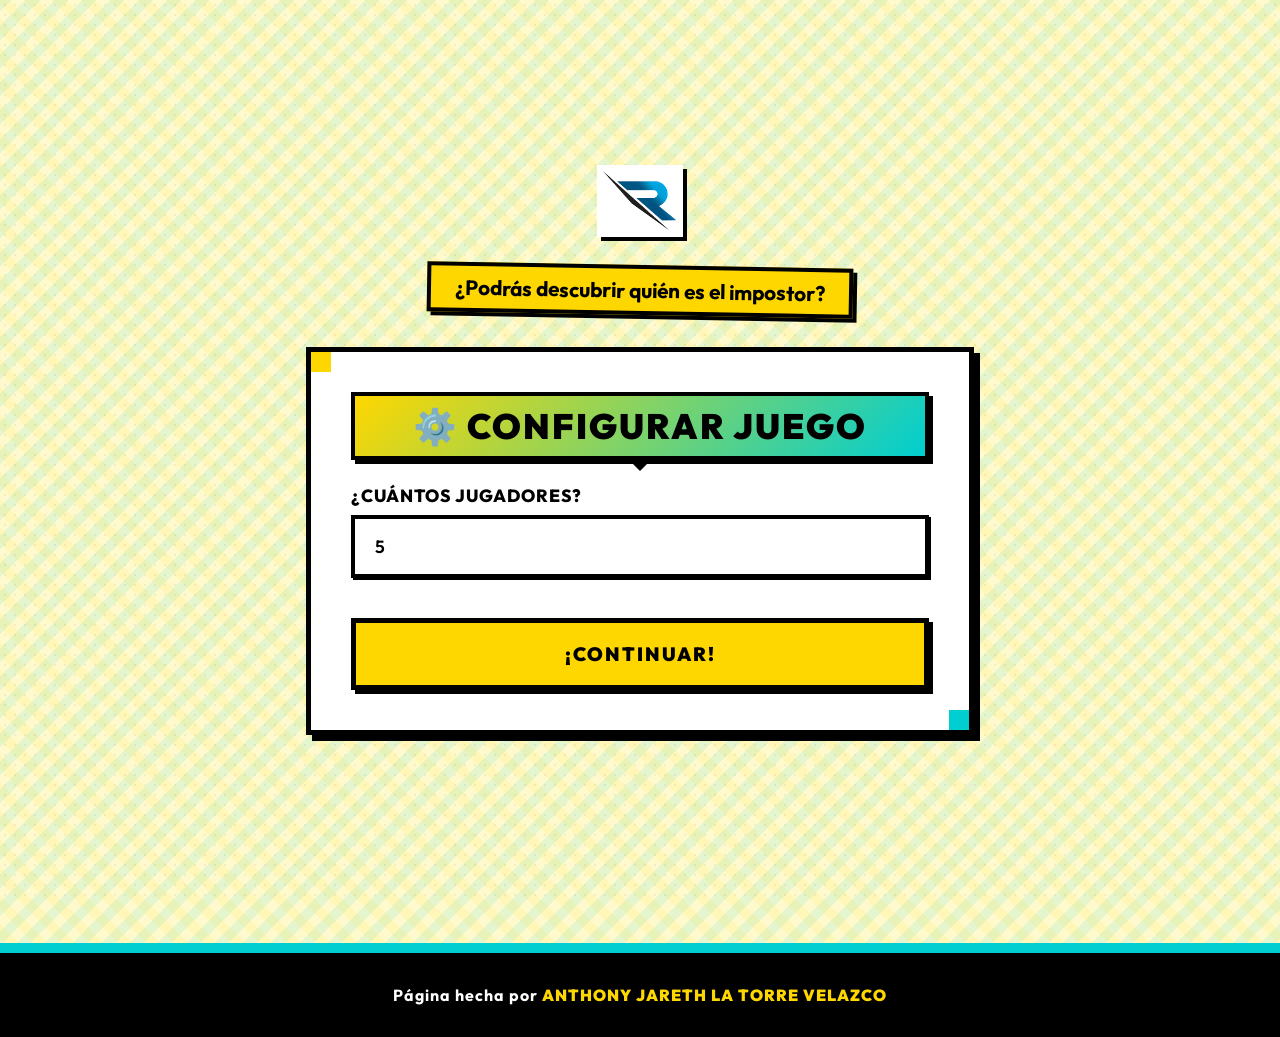
==== no/index.html @ 2d46b9f5 "Agregando los datos del juego" ====
<!DOCTYPE html>
<html lang="es">

<head>
    <meta charset="UTF-8">
    <meta name="viewport" content="width=device-width, initial-scale=1.0">
    <title>El Impostor - Juego de Detectives</title>
    <meta name="description" content="Juego del impostor - Descubre quién es el impostor entre tus amigos">
    <link rel="preconnect" href="https://fonts.googleapis.com">
    <link rel="preconnect" href="https://fonts.gstatic.com" crossorigin>
    <link href="https://fonts.googleapis.com/css2?family=Outfit:wght@300;400;600;700;800;900&display=swap"
        rel="stylesheet">
    <link rel="stylesheet" href="style.css">
</head>

<body>
    <div class="container">
        <header class="game-header">
            <div class="logo-container">
                <img src="img/logo2.png" alt="El Impostor Logo" class="logo-img">
            </div>
            <p class="game-subtitle">¿Podrás descubrir quién es el impostor?</p>
        </header>

        <!-- Fase 1: Configuración del juego -->
        <section id="setup-phase" class="game-phase active">
            <div class="card glass-card">
                <h2>⚙️ Configurar Juego</h2>

                <div class="form-group">
                    <label for="player-count">¿Cuántos jugadores?</label>
                    <input type="text" id="player-count" value="5" class="input-field"
                        placeholder="Número de jugadores">
                </div>

                <div id="custom-word-group" class="form-group hidden">
                    <label for="custom-word">Palabra o Tema Personalizado</label>
                    <input type="text" id="custom-word" class="input-field" placeholder="Ej: Toy Story, Pizza, etc.">
                    <p class="helper-text">💡 Modo personalizado activado</p>
                </div>

                <div id="custom-player-count-group" class="form-group hidden">
                    <label for="custom-player-count">Número de Jugadores</label>
                    <input type="number" id="custom-player-count" min="3" max="10" value="5" class="input-field">
                </div>

                <button id="set-players-btn" class="btn btn-primary">¡Continuar!</button>
            </div>
        </section>

        <!-- Fase 2: Selección de Categorías -->
        <section id="category-phase" class="game-phase">
            <div class="card glass-card">
                <h2>🎯 Selecciona las Categorías</h2>
                <p class="instruction-text">Elige los temas de palabras con los que quieres jugar</p>

                <div class="category-controls">
                    <button id="select-all-btn" class="btn btn-secondary btn-small">✓ Seleccionar Todas</button>
                    <button id="deselect-all-btn" class="btn btn-secondary btn-small">✗ Deseleccionar Todas</button>
                </div>

                <div id="categories-container" class="categories-grid">
                    <!-- Categories will be generated dynamically -->
                </div>

                <button id="confirm-categories-btn" class="btn btn-primary" disabled>¡Continuar!</button>
            </div>
        </section>

        <!-- Fase 3: Ingreso de nombres -->
        <section id="names-phase" class="game-phase">
            <div class="card glass-card">
                <h2>👥 Nombres de Jugadores</h2>
                <div id="player-names-container" class="names-container"></div>
                <button id="start-game-btn" class="btn btn-primary">¡Iniciar Juego!</button>
            </div>
        </section>

        <!-- Fase 4: Revelación de roles -->
        <section id="reveal-phase" class="game-phase">
            <div class="card glass-card reveal-card">
                <div id="reveal-waiting" class="reveal-waiting">
                    <h2>🎭 Turno de <span id="current-player-name" class="highlight-text"></span></h2>
                    <p class="instruction-text">Pasa el dispositivo a este jugador y haz clic en el botón</p>
                    <button id="reveal-role-btn" class="btn btn-primary btn-large">👀 Ver Mi Rol</button>
                </div>

                <div id="reveal-content" class="reveal-content hidden">
                    <div id="role-display" class="role-display">
                        <!-- Contenido dinámico del rol -->
                    </div>
                    <button id="next-player-btn" class="btn btn-secondary">➡️ Siguiente Participante</button>
                </div>
            </div>
        </section>

        <!-- Fase 5: Votación -->
        <section id="voting-phase" class="game-phase">
            <div class="card glass-card">
                <h2>🗳️ ¿Quién es el Impostor?</h2>
                <p class="instruction-text">Cada jugador debe votar por quien cree que es el impostor</p>

                <div id="voting-container" class="voting-container">
                    <!-- Botones de votación generados dinámicamente -->
                </div>

                <div class="vote-counter">
                    <p>Votos registrados: <span id="vote-count">0</span> / <span id="total-votes">0</span></p>
                </div>

                <button id="finish-voting-btn" class="btn btn-primary" disabled>🎯 Ver Resultados</button>
            </div>
        </section>

        <!-- Fase 6: Resultados -->
        <section id="results-phase" class="game-phase">
            <div class="card glass-card results-card">
                <div id="results-content">
                    <!-- Contenido dinámico de resultados -->
                </div>
                <div class="results-actions">
                    <button id="new-vote-btn" class="btn btn-secondary">🔄 Nueva Votación</button>
                    <button id="play-again-btn" class="btn btn-primary">🔁 Jugar de Nuevo</button>
                    <button id="restart-game-btn" class="btn btn-secondary">🎮 Nuevo Juego</button>
                </div>
            </div>
        </section>
    </div>

    <footer class="game-footer">
        <p class="footer-text">
            Página hecha por <span class="footer-author">Anthony Jareth La Torre Velazco</span>
        </p>
    </footer>

    <script src="wordCategories.js"></script>
    <script src="game.js"></script>
</body>

</html>
---- no/style.css ----
:root {
    /* Comic Color Palette */
    --comic-yellow: #FFD700;
    --comic-yellow-dark: #FFA500;
    --comic-cyan: #00CED1;
    --comic-cyan-dark: #008B8B;
    --comic-white: #FFFFFF;
    --comic-black: #000000;
    --comic-gray: #F5F5F5;

    /* Background Colors */
    --bg-main: #FFFACD;
    --bg-card: #FFFFFF;
    --bg-cyan: #E0FFFF;

    /* Text Colors */
    --text-primary: #000000;
    --text-secondary: #333333;

    /* Comic Effects */
    --shadow-comic: 4px 4px 0px rgba(0, 0, 0, 1);
    --shadow-comic-sm: 2px 2px 0px rgba(0, 0, 0, 1);
    --shadow-comic-lg: 6px 6px 0px rgba(0, 0, 0, 1);

    /* Transitions */
    --transition-fast: 0.2s ease;
    --transition-normal: 0.3s ease;
}

* {
    margin: 0;
    padding: 0;
    box-sizing: border-box;
}

body {
    font-family: 'Outfit', 'Comic Sans MS', cursive, sans-serif;
    background: var(--bg-main);
    background-image:
        repeating-linear-gradient(45deg, transparent, transparent 10px, rgba(255, 215, 0, 0.1) 10px, rgba(255, 215, 0, 0.1) 20px),
        repeating-linear-gradient(-45deg, transparent, transparent 10px, rgba(0, 206, 209, 0.1) 10px, rgba(0, 206, 209, 0.1) 20px);
    color: var(--text-primary);
    min-height: 100vh;
    overflow-x: hidden;
    position: relative;
}

/* Halftone Pattern Background */
body::before {
    content: '';
    position: fixed;
    top: 0;
    left: 0;
    width: 100%;
    height: 100%;
    background-image: radial-gradient(circle, rgba(0, 0, 0, 0.05) 1px, transparent 1px);
    background-size: 10px 10px;
    pointer-events: none;
    z-index: 0;
}

/* Container */
.container {
    max-width: 700px;
    margin: 0 auto;
    padding: 2rem 1rem;
    min-height: 100vh;
    display: flex;
    flex-direction: column;
    align-items: center;
    justify-content: center;
    position: relative;
    z-index: 1;
}

/* Header */
.game-header {
    text-align: center;
    margin-bottom: 2rem;
    animation: bounceIn 0.8s ease;
}

.logo-container {
    margin-bottom: 1.5rem;
    animation: float 3s ease-in-out infinite;
}

.logo-img {
    max-width: 200px;
    width: 20%;
    height: auto;
    filter: drop-shadow(var(--shadow-comic));
}

@keyframes float {

    0%,
    100% {
        transform: translateY(0px);
    }

    50% {
        transform: translateY(-10px);
    }
}

.game-title {
    font-size: 3.5rem;
    font-weight: 900;
    color: var(--comic-black);
    text-transform: uppercase;
    letter-spacing: 3px;
    text-shadow:
        3px 3px 0px var(--comic-yellow),
        6px 6px 0px var(--comic-cyan);
    margin-bottom: 0.5rem;
    transform: rotate(-2deg);
}

.title-icon {
    font-size: 3rem;
    display: inline-block;
    animation: wiggle 1s ease-in-out infinite;
}

@keyframes wiggle {

    0%,
    100% {
        transform: rotate(-5deg);
    }

    50% {
        transform: rotate(5deg);
    }
}

.game-subtitle {
    font-size: 1.3rem;
    color: var(--text-primary);
    font-weight: 700;
    background: var(--comic-yellow);
    display: inline-block;
    padding: 0.5rem 1.5rem;
    border: 4px solid var(--comic-black);
    box-shadow: var(--shadow-comic);
    transform: rotate(1deg);
}

/* Cards - Comic Style */
.card {
    width: 100%;
    padding: 2.5rem;
    border-radius: 0;
    animation: slideIn 0.6s ease;
    position: relative;
}

@keyframes slideIn {
    from {
        opacity: 0;
        transform: translateY(30px) rotate(2deg);
    }

    to {
        opacity: 1;
        transform: translateY(0) rotate(0deg);
    }
}

.glass-card {
    background: var(--bg-card);
    border: 5px solid var(--comic-black);
    box-shadow: var(--shadow-comic-lg);
    position: relative;
}

/* Comic corner decorations */
.glass-card::before,
.glass-card::after {
    content: '';
    position: absolute;
    width: 20px;
    height: 20px;
    border: 5px solid var(--comic-black);
}

.glass-card::before {
    top: -5px;
    left: -5px;
    border-right: none;
    border-bottom: none;
    background: var(--comic-yellow);
}

.glass-card::after {
    bottom: -5px;
    right: -5px;
    border-left: none;
    border-top: none;
    background: var(--comic-cyan);
}

.card h2 {
    font-size: 2.2rem;
    font-weight: 900;
    margin-bottom: 1.5rem;
    text-align: center;
    color: var(--comic-black);
    text-transform: uppercase;
    letter-spacing: 2px;
    background: linear-gradient(135deg, var(--comic-yellow) 0%, var(--comic-cyan) 100%);
    padding: 0.5rem;
    border: 4px solid var(--comic-black);
    box-shadow: var(--shadow-comic);
    position: relative;
}

/* Speech bubble effect for h2 */
.card h2::after {
    content: '';
    position: absolute;
    bottom: -15px;
    left: 50%;
    transform: translateX(-50%);
    width: 0;
    height: 0;
    border-left: 15px solid transparent;
    border-right: 15px solid transparent;
    border-top: 15px solid var(--comic-black);
}

/* Form Elements */
.form-group {
    margin-bottom: 1.5rem;
}

.form-group label {
    display: block;
    margin-bottom: 0.5rem;
    font-weight: 800;
    color: var(--text-primary);
    font-size: 1.1rem;
    text-transform: uppercase;
    letter-spacing: 1px;
}

.input-field {
    width: 100%;
    padding: 1rem 1.25rem;
    background: var(--comic-white);
    border: 4px solid var(--comic-black);
    color: var(--text-primary);
    font-size: 1.1rem;
    font-family: 'Outfit', sans-serif;
    font-weight: 600;
    transition: all var(--transition-fast);
    outline: none;
    box-shadow: var(--shadow-comic-sm);
}

.input-field:focus {
    background: var(--comic-yellow);
    box-shadow: var(--shadow-comic);
    transform: translateY(-2px);
}

.input-field::placeholder {
    color: #666;
    font-weight: 500;
}

.helper-text {
    margin-top: 0.5rem;
    font-size: 0.9rem;
    color: var(--comic-cyan-dark);
    font-weight: 700;
    background: var(--bg-cyan);
    padding: 0.5rem;
    border: 3px solid var(--comic-black);
    display: inline-block;
}

/* Category Selection Styles */
.category-controls {
    display: flex;
    gap: 1rem;
    margin-bottom: 1.5rem;
    justify-content: center;
}

.btn-small {
    padding: 0.8rem 1.5rem;
    font-size: 1rem;
    width: auto;
    margin-top: 0;
}

.categories-grid {
    display: grid;
    grid-template-columns: repeat(auto-fill, minmax(280px, 1fr));
    gap: 1.5rem;
    margin-bottom: 2rem;
}

.category-card {
    background: var(--comic-white);
    border: 4px solid var(--comic-black);
    padding: 1.5rem;
    cursor: pointer;
    transition: all var(--transition-fast);
    box-shadow: var(--shadow-comic-sm);
    position: relative;
    display: flex;
    align-items: center;
    gap: 1rem;
}

.category-card:hover {
    background: var(--bg-cyan);
    transform: translateY(-4px);
    box-shadow: var(--shadow-comic);
}

.category-card.selected {
    background: var(--comic-yellow);
    border-color: var(--comic-black);
    box-shadow: var(--shadow-comic-lg);
    transform: scale(1.02);
}

.category-card.selected::before {
    content: '✓';
    position: absolute;
    top: -10px;
    right: -10px;
    background: var(--comic-cyan);
    color: var(--comic-black);
    width: 35px;
    height: 35px;
    border-radius: 50%;
    border: 4px solid var(--comic-black);
    display: flex;
    align-items: center;
    justify-content: center;
    font-weight: 900;
    font-size: 1.3rem;
    box-shadow: var(--shadow-comic-sm);
}

.category-checkbox {
    flex-shrink: 0;
}

.category-input {
    width: 24px;
    height: 24px;
    cursor: pointer;
    accent-color: var(--comic-cyan);
    border: 3px solid var(--comic-black);
}

.category-info {
    flex: 1;
}

.category-name {
    font-size: 1.3rem;
    font-weight: 800;
    color: var(--comic-black);
    margin-bottom: 0.3rem;
    text-transform: uppercase;
    letter-spacing: 1px;
}

.category-count {
    font-size: 0.9rem;
    color: var(--text-secondary);
    font-weight: 600;
    background: var(--bg-cyan);
    display: inline-block;
    padding: 0.2rem 0.6rem;
    border: 2px solid var(--comic-black);
}

.hidden {
    display: none !important;
}

/* Buttons - Comic Style */
.btn {
    padding: 1.2rem 2.5rem;
    border: 5px solid var(--comic-black);
    font-size: 1.2rem;
    font-weight: 900;
    font-family: 'Outfit', sans-serif;
    cursor: pointer;
    transition: all var(--transition-fast);
    outline: none;
    position: relative;
    text-transform: uppercase;
    letter-spacing: 2px;
    box-shadow: var(--shadow-comic);
}

.btn:hover {
    transform: translate(2px, 2px);
    box-shadow: 2px 2px 0px var(--comic-black);
}

.btn:active {
    transform: translate(4px, 4px);
    box-shadow: none;
}

.btn-primary {
    background: var(--comic-yellow);
    color: var(--comic-black);
    width: 100%;
    margin-top: 1rem;
}

.btn-primary:hover {
    background: var(--comic-yellow-dark);
}

.btn-primary:disabled {
    opacity: 0.5;
    cursor: not-allowed;
    transform: none;
}

.btn-secondary {
    background: var(--comic-cyan);
    color: var(--comic-black);
    width: 100%;
    margin-top: 1rem;
}

.btn-secondary:hover {
    background: var(--comic-cyan-dark);
    color: var(--comic-white);
}

.btn-large {
    padding: 1.5rem 3rem;
    font-size: 1.4rem;
}

/* Player Names Container */
.names-container {
    display: flex;
    flex-direction: column;
    gap: 1rem;
    margin-bottom: 1.5rem;
}

.player-input-group {
    display: flex;
    align-items: center;
    gap: 1rem;
    background: var(--bg-cyan);
    padding: 0.5rem;
    border: 3px solid var(--comic-black);
}

.player-number {
    font-weight: 900;
    color: var(--comic-black);
    font-size: 1.2rem;
    min-width: 100px;
    background: var(--comic-yellow);
    padding: 0.5rem;
    border: 3px solid var(--comic-black);
    text-align: center;
}

/* Reveal Phase */
.reveal-card {
    min-height: 450px;
    display: flex;
    flex-direction: column;
    justify-content: center;
}

.reveal-waiting,
.reveal-content {
    text-align: center;
}

.reveal-content.hidden {
    display: none;
}

.reveal-waiting.hidden {
    display: none;
}

.highlight-text {
    color: var(--comic-cyan-dark);
    font-weight: 900;
    font-size: 1.5em;
    text-transform: uppercase;
    background: var(--comic-yellow);
    padding: 0.2rem 0.8rem;
    border: 3px solid var(--comic-black);
    display: inline-block;
}

.instruction-text {
    color: var(--text-secondary);
    margin: 1.5rem 0 2rem;
    font-size: 1.1rem;
    font-weight: 600;
}

.role-display {
    padding: 2rem;
    margin: 2rem 0;
    animation: popIn 0.5s ease;
    border: 5px solid var(--comic-black);
}

@keyframes popIn {
    0% {
        opacity: 0;
        transform: scale(0.8) rotate(-5deg);
    }

    50% {
        transform: scale(1.05) rotate(2deg);
    }

    100% {
        opacity: 1;
        transform: scale(1) rotate(0deg);
    }
}

.role-innocent {
    background: var(--comic-cyan);
    box-shadow: var(--shadow-comic-lg);
}

.role-impostor {
    background: var(--comic-yellow);
    box-shadow: var(--shadow-comic-lg);
}

.role-title {
    font-size: 2.5rem;
    font-weight: 900;
    margin-bottom: 1rem;
    text-transform: uppercase;
    letter-spacing: 3px;
    color: var(--comic-black);
    text-shadow: 2px 2px 0px var(--comic-white);
}

.secret-word {
    font-size: 3.5rem;
    font-weight: 900;
    margin: 1.5rem 0;
    color: var(--comic-black);
    text-transform: uppercase;
    letter-spacing: 4px;
    background: var(--comic-white);
    padding: 1rem;
    border: 5px solid var(--comic-black);
    box-shadow: var(--shadow-comic);
    display: inline-block;
}

.role-description {
    font-size: 1.1rem;
    color: var(--text-primary);
    line-height: 1.8;
    font-weight: 600;
}

/* Voting */
.voting-container {
    display: grid;
    grid-template-columns: repeat(auto-fit, minmax(150px, 1fr));
    gap: 1rem;
    margin: 2rem 0;
}

.vote-btn {
    padding: 1.5rem 1rem;
    background: var(--comic-white);
    border: 4px solid var(--comic-black);
    color: var(--text-primary);
    font-size: 1.1rem;
    font-weight: 800;
    cursor: pointer;
    transition: all var(--transition-fast);
    font-family: 'Outfit', sans-serif;
    text-transform: uppercase;
    box-shadow: var(--shadow-comic-sm);
}

.vote-btn:hover {
    background: var(--comic-yellow);
    transform: translateY(-4px);
    box-shadow: var(--shadow-comic);
}

.vote-btn.voted {
    background: var(--comic-cyan);
    border-color: var(--comic-black);
    box-shadow: var(--shadow-comic-lg);
    transform: scale(1.05);
}

.vote-counter {
    text-align: center;
    margin: 1.5rem 0;
    font-size: 1.2rem;
    font-weight: 800;
    background: var(--bg-cyan);
    padding: 1rem;
    border: 4px solid var(--comic-black);
}

.vote-counter span {
    color: var(--comic-cyan-dark);
    font-weight: 900;
    font-size: 1.4rem;
}

/* Results */
.results-card {
    text-align: center;
}

.result-icon {
    font-size: 6rem;
    margin: 1rem 0;
    animation: bounceIn 0.8s ease;
    filter: drop-shadow(var(--shadow-comic));
}

@keyframes bounceIn {
    0% {
        opacity: 0;
        transform: scale(0.3) rotate(-20deg);
    }

    50% {
        transform: scale(1.1) rotate(10deg);
    }

    70% {
        transform: scale(0.9) rotate(-5deg);
    }

    100% {
        opacity: 1;
        transform: scale(1) rotate(0deg);
    }
}

.result-title {
    font-size: 2.5rem;
    font-weight: 900;
    margin: 1rem 0;
    text-transform: uppercase;
    letter-spacing: 2px;
}

.result-win {
    color: var(--comic-cyan-dark);
    text-shadow: 3px 3px 0px var(--comic-yellow);
}

.result-lose {
    color: var(--comic-black);
    text-shadow: 3px 3px 0px var(--comic-yellow);
}

.result-message {
    font-size: 1.2rem;
    color: var(--text-primary);
    margin: 1rem 0 2rem;
    line-height: 1.8;
    font-weight: 600;
}

.secret-word-reveal {
    display: inline-block;
    font-size: 1.8rem;
    font-weight: 900;
    color: var(--comic-black);
    background: var(--comic-yellow);
    padding: 0.5rem 1.5rem;
    border: 4px solid var(--comic-black);
    box-shadow: var(--shadow-comic);
    text-transform: uppercase;
    letter-spacing: 2px;
    margin-top: 0.5rem;
}

.vote-results {
    background: var(--comic-white);
    border: 4px solid var(--comic-black);
    padding: 1.5rem;
    margin: 2rem 0;
    text-align: left;
}

.vote-result-item {
    display: flex;
    justify-content: space-between;
    align-items: center;
    padding: 1rem;
    border-bottom: 3px solid var(--comic-black);
    background: var(--bg-cyan);
    margin-bottom: 0.5rem;
}

.vote-result-item:last-child {
    border-bottom: none;
    margin-bottom: 0;
}

.vote-result-name {
    font-weight: 800;
    font-size: 1.2rem;
    text-transform: uppercase;
}

.vote-result-count {
    background: var(--comic-yellow);
    color: var(--comic-black);
    padding: 0.5rem 1rem;
    border: 3px solid var(--comic-black);
    font-weight: 900;
    font-size: 1.1rem;
}

.results-actions {
    display: flex;
    gap: 1rem;
    margin-top: 2rem;
}

.results-actions .btn {
    flex: 1;
}

/* Phase Management */
.game-phase {
    display: none;
    width: 100%;
}

.game-phase.active {
    display: block;
}

/* Footer */
.game-footer {
    text-align: center;
    padding: 2rem 1rem;
    margin-top: 3rem;
    background: var(--comic-black);
    color: var(--comic-white);
    border-top: 5px solid var(--comic-yellow);
    position: relative;
}

.game-footer::before {
    content: '';
    position: absolute;
    top: -10px;
    left: 0;
    right: 0;
    height: 10px;
    background: var(--comic-cyan);
}

.footer-text {
    font-size: 1rem;
    font-weight: 700;
    letter-spacing: 1px;
}

.footer-author {
    color: var(--comic-yellow);
    font-weight: 900;
    text-transform: uppercase;
}

/* Responsive Design */
@media (max-width: 768px) {
    .container {
        padding: 1rem;
    }

    .logo-img {
        max-width: 200px;
    }

    .game-title {
        font-size: 2.5rem;
    }

    .title-icon {
        font-size: 2rem;
    }

    .card {
        padding: 1.5rem;
    }

    .voting-container {
        grid-template-columns: repeat(auto-fit, minmax(120px, 1fr));
    }

    .results-actions {
        flex-direction: column;
    }

    .secret-word {
        font-size: 2.5rem;
    }
}

@media (max-width: 480px) {
    .game-title {
        font-size: 2rem;
    }

    .secret-word {
        font-size: 2rem;
    }

    .result-icon {
        font-size: 4rem;
    }
}
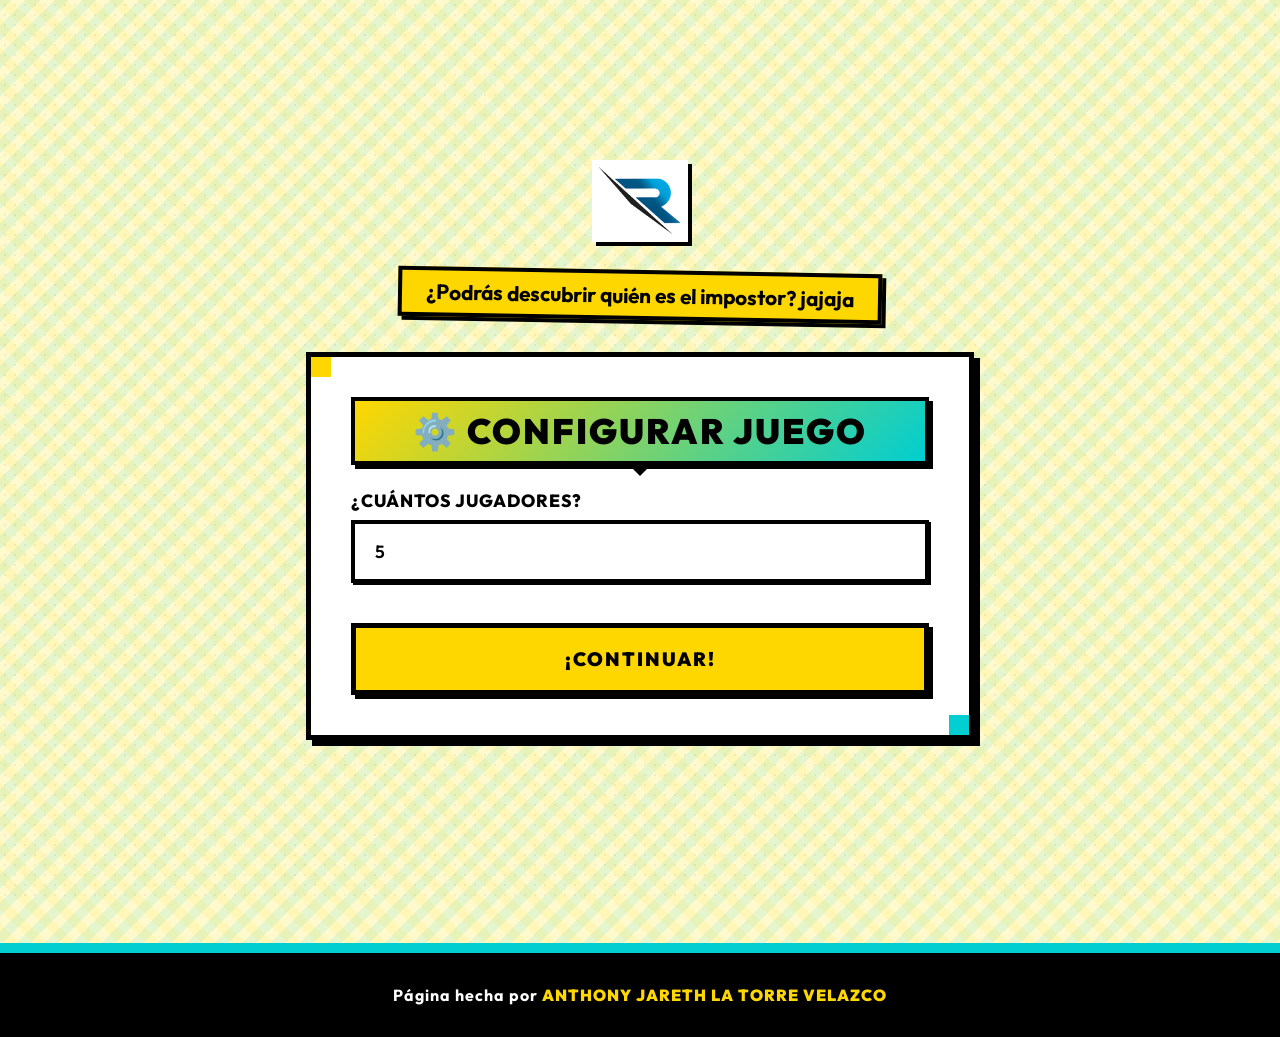
==== commit 4c891397: "txt para subir en el firebase" ====
--- a/no/index.html
+++ b/no/index.html
@@ -19,7 +19,7 @@
             <div class="logo-container">
                 <img src="img/logo2.png" alt="El Impostor Logo" class="logo-img">
             </div>
-            <p class="game-subtitle">¿Podrás descubrir quién es el impostor?</p>
+            <p class="game-subtitle">¿Podrás descubrir quién es el impostor? jajaja</p>
         </header>
 
         <!-- Fase 1: Configuración del juego -->
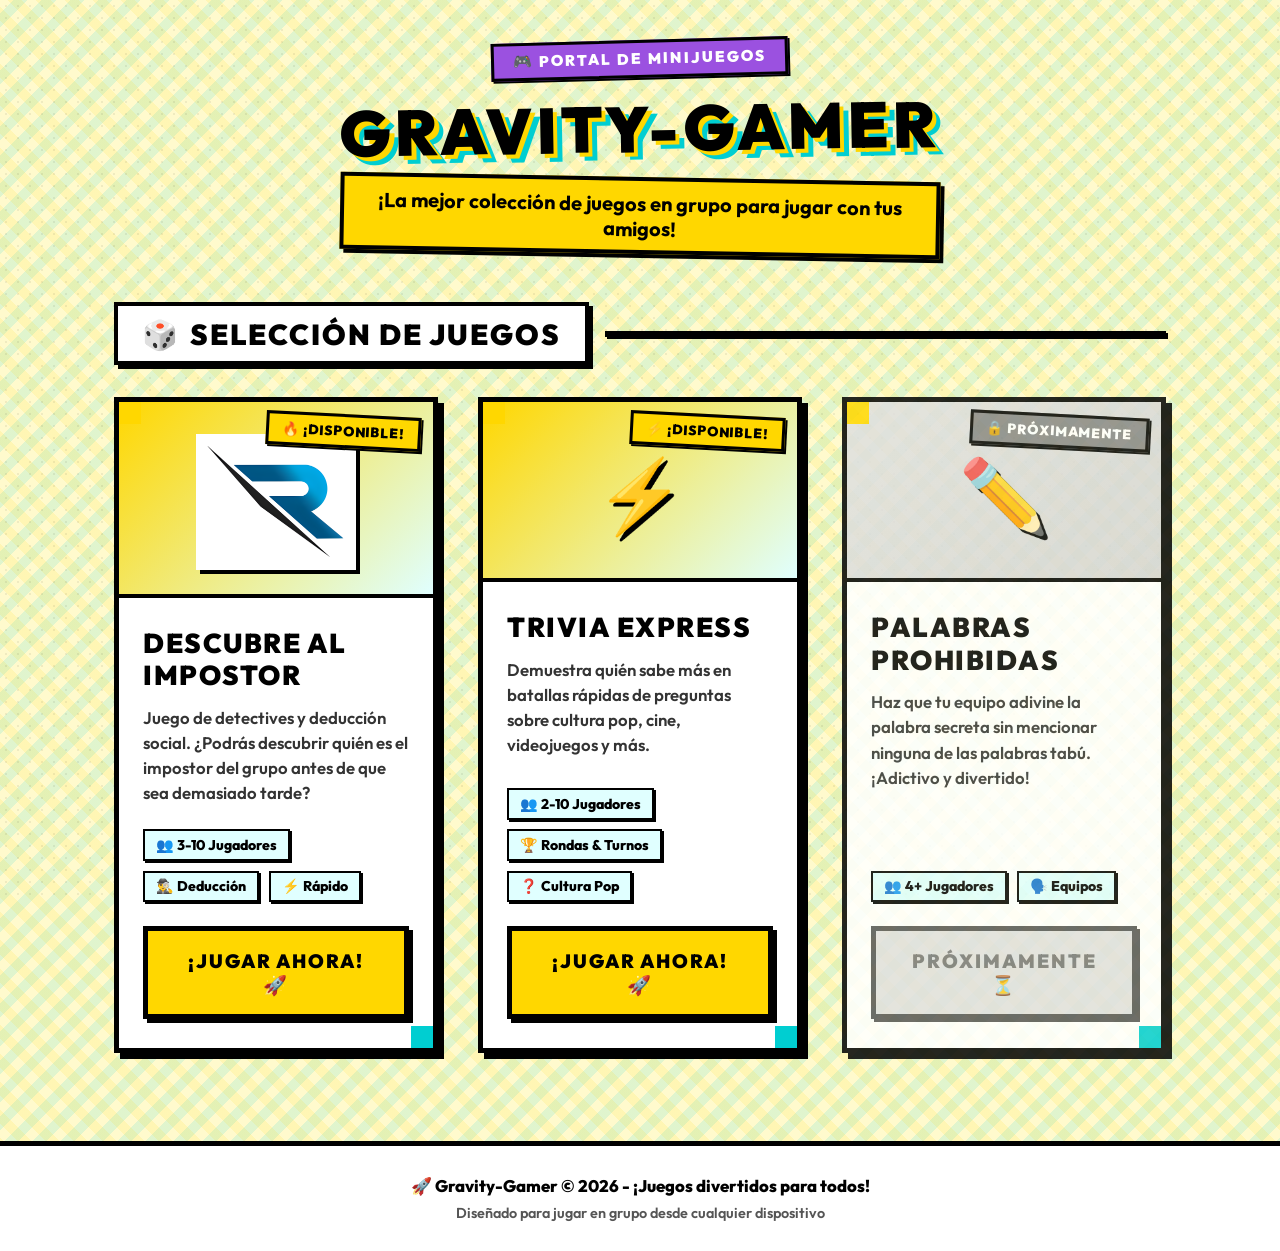
==== commit 86a47279: "Implementación de MENU y juego nuevo" ====
--- a/no/index.html
+++ b/no/index.html
@@ -4,137 +4,115 @@
 <head>
     <meta charset="UTF-8">
     <meta name="viewport" content="width=device-width, initial-scale=1.0">
-    <title>El Impostor - Juego de Detectives</title>
-    <meta name="description" content="Juego del impostor - Descubre quién es el impostor entre tus amigos">
+    <title>Gravity-Gamer - Portal de Minijuegos para Amigos</title>
+    <meta name="description" content="Gravity-Gamer es la mejor plataforma de minijuegos gratis para jugar en grupo con tus amigos. ¡Juega a El Impostor y muchos más!">
+    
+    <!-- Open Graph / Meta de Redes Sociales -->
+    <meta property="og:type" content="website">
+    <meta property="og:title" content="Gravity-Gamer - Portal de Minijuegos">
+    <meta property="og:description" content="Diviértete con tus amigos jugando minijuegos de detectives, palabras y deducci&oacute;n.">
+
+    <!-- Tipografía Google Fonts -->
     <link rel="preconnect" href="https://fonts.googleapis.com">
     <link rel="preconnect" href="https://fonts.gstatic.com" crossorigin>
-    <link href="https://fonts.googleapis.com/css2?family=Outfit:wght@300;400;600;700;800;900&display=swap"
-        rel="stylesheet">
+    <link href="https://fonts.googleapis.com/css2?family=Outfit:wght@300;400;600;700;800;900&display=swap" rel="stylesheet">
+    
+    <!-- Hoja de Estilos -->
     <link rel="stylesheet" href="style.css">
 </head>
 
 <body>
     <div class="container">
-        <header class="game-header">
-            <div class="logo-container">
-                <img src="img/logo2.png" alt="El Impostor Logo" class="logo-img">
-            </div>
-            <p class="game-subtitle">¿Podrás descubrir quién es el impostor? jajaja</p>
+        <!-- Encabezado Principal de la Plataforma -->
+        <header class="portal-header">
+            <span class="brand-badge">🎮 Portal de Minijuegos</span>
+            <h1 class="portal-title">Gravity-Gamer</h1>
+            <p class="portal-subtitle">¡La mejor colección de juegos en grupo para jugar con tus amigos!</p>
         </header>
 
-        <!-- Fase 1: Configuración del juego -->
-        <section id="setup-phase" class="game-phase active">
-            <div class="card glass-card">
-                <h2>⚙️ Configurar Juego</h2>
+        <!-- Sección de Minijuegos -->
+        <main class="games-section" style="width: 100%;">
+            <div class="section-header">
+                <h2 class="section-title"><span>🎲</span> Selección de Juegos</h2>
+                <div class="section-line"></div>
+            </div>
 
-                <div class="form-group">
-                    <label for="player-count">¿Cuántos jugadores?</label>
-                    <input type="text" id="player-count" value="5" class="input-field"
-                        placeholder="Número de jugadores">
-                </div>
+            <div class="games-grid">
+                <!-- Tarjeta del Juego 1: Descubre al Impostor (ACTIVO) -->
+                <article class="game-card">
+                    <div class="card-header-banner">
+                        <span class="card-tag tag-active">🔥 ¡DISPONIBLE!</span>
+                        <img src="impostor/img/logo2.png" alt="El Impostor Logo" class="game-logo-img">
+                    </div>
+                    <div class="card-body">
+                        <h3 class="game-title">Descubre al Impostor</h3>
+                        <p class="game-description">
+                            Juego de detectives y deducción social. ¿Podrás descubrir quién es el impostor del grupo antes de que sea demasiado tarde?
+                        </p>
+                        <div class="game-meta">
+                            <span class="meta-badge">👥 3-10 Jugadores</span>
+                            <span class="meta-badge">🕵️‍♂️ Deducción</span>
+                            <span class="meta-badge">⚡ Rápido</span>
+                        </div>
+                        <a href="impostor/index.html" class="btn btn-primary" id="play-impostor-btn">
+                            ¡JUGAR AHORA! 🚀
+                        </a>
+                    </div>
+                </article>
 
-                <div id="custom-word-group" class="form-group hidden">
-                    <label for="custom-word">Palabra o Tema Personalizado</label>
-                    <input type="text" id="custom-word" class="input-field" placeholder="Ej: Toy Story, Pizza, etc.">
-                    <p class="helper-text">💡 Modo personalizado activado</p>
-                </div>
+                <!-- Tarjeta del Juego 2: Trivia Express (ACTIVO) -->
+                <article class="game-card">
+                    <div class="card-header-banner">
+                        <span class="card-tag tag-active">⚡ ¡DISPONIBLE!</span>
+                        <div class="game-icon-placeholder">⚡</div>
+                    </div>
+                    <div class="card-body">
+                        <h3 class="game-title">Trivia Express</h3>
+                        <p class="game-description">
+                            Demuestra quién sabe más en batallas rápidas de preguntas sobre cultura pop, cine, videojuegos y más.
+                        </p>
+                        <div class="game-meta">
+                            <span class="meta-badge">👥 2-10 Jugadores</span>
+                            <span class="meta-badge">🏆 Rondas & Turnos</span>
+                            <span class="meta-badge">❓ Cultura Pop</span>
+                        </div>
+                        <a href="trivia/index.html" class="btn btn-primary" id="play-trivia-btn">
+                            ¡JUGAR AHORA! 🚀
+                        </a>
+                    </div>
+                </article>
 
-                <div id="custom-player-count-group" class="form-group hidden">
-                    <label for="custom-player-count">Número de Jugadores</label>
-                    <input type="number" id="custom-player-count" min="3" max="10" value="5" class="input-field">
-                </div>
-
-                <button id="set-players-btn" class="btn btn-primary">¡Continuar!</button>
+                <!-- Tarjeta de Ejemplo Próximamente 2 -->
+                <article class="game-card card-disabled">
+                    <div class="card-header-banner">
+                        <span class="card-tag tag-soon">🔒 PRÓXIMAMENTE</span>
+                        <div class="game-icon-placeholder">✏️</div>
+                    </div>
+                    <div class="card-body">
+                        <h3 class="game-title">Palabras Prohibidas</h3>
+                        <p class="game-description">
+                            Haz que tu equipo adivine la palabra secreta sin mencionar ninguna de las palabras tabú. ¡Adictivo y divertido!
+                        </p>
+                        <div class="game-meta">
+                            <span class="meta-badge">👥 4+ Jugadores</span>
+                            <span class="meta-badge">🗣️ Equipos</span>
+                        </div>
+                        <button class="btn btn-disabled" disabled>
+                            PRÓXIMAMENTE ⏳
+                        </button>
+                    </div>
+                </article>
             </div>
-        </section>
-
-        <!-- Fase 2: Selección de Categorías -->
-        <section id="category-phase" class="game-phase">
-            <div class="card glass-card">
-                <h2>🎯 Selecciona las Categorías</h2>
-                <p class="instruction-text">Elige los temas de palabras con los que quieres jugar</p>
-
-                <div class="category-controls">
-                    <button id="select-all-btn" class="btn btn-secondary btn-small">✓ Seleccionar Todas</button>
-                    <button id="deselect-all-btn" class="btn btn-secondary btn-small">✗ Deseleccionar Todas</button>
-                </div>
-
-                <div id="categories-container" class="categories-grid">
-                    <!-- Categories will be generated dynamically -->
-                </div>
-
-                <button id="confirm-categories-btn" class="btn btn-primary" disabled>¡Continuar!</button>
-            </div>
-        </section>
-
-        <!-- Fase 3: Ingreso de nombres -->
-        <section id="names-phase" class="game-phase">
-            <div class="card glass-card">
-                <h2>👥 Nombres de Jugadores</h2>
-                <div id="player-names-container" class="names-container"></div>
-                <button id="start-game-btn" class="btn btn-primary">¡Iniciar Juego!</button>
-            </div>
-        </section>
-
-        <!-- Fase 4: Revelación de roles -->
-        <section id="reveal-phase" class="game-phase">
-            <div class="card glass-card reveal-card">
-                <div id="reveal-waiting" class="reveal-waiting">
-                    <h2>🎭 Turno de <span id="current-player-name" class="highlight-text"></span></h2>
-                    <p class="instruction-text">Pasa el dispositivo a este jugador y haz clic en el botón</p>
-                    <button id="reveal-role-btn" class="btn btn-primary btn-large">👀 Ver Mi Rol</button>
-                </div>
-
-                <div id="reveal-content" class="reveal-content hidden">
-                    <div id="role-display" class="role-display">
-                        <!-- Contenido dinámico del rol -->
-                    </div>
-                    <button id="next-player-btn" class="btn btn-secondary">➡️ Siguiente Participante</button>
-                </div>
-            </div>
-        </section>
-
-        <!-- Fase 5: Votación -->
-        <section id="voting-phase" class="game-phase">
-            <div class="card glass-card">
-                <h2>🗳️ ¿Quién es el Impostor?</h2>
-                <p class="instruction-text">Cada jugador debe votar por quien cree que es el impostor</p>
-
-                <div id="voting-container" class="voting-container">
-                    <!-- Botones de votación generados dinámicamente -->
-                </div>
-
-                <div class="vote-counter">
-                    <p>Votos registrados: <span id="vote-count">0</span> / <span id="total-votes">0</span></p>
-                </div>
-
-                <button id="finish-voting-btn" class="btn btn-primary" disabled>🎯 Ver Resultados</button>
-            </div>
-        </section>
-
-        <!-- Fase 6: Resultados -->
-        <section id="results-phase" class="game-phase">
-            <div class="card glass-card results-card">
-                <div id="results-content">
-                    <!-- Contenido dinámico de resultados -->
-                </div>
-                <div class="results-actions">
-                    <button id="new-vote-btn" class="btn btn-secondary">🔄 Nueva Votación</button>
-                    <button id="play-again-btn" class="btn btn-primary">🔁 Jugar de Nuevo</button>
-                    <button id="restart-game-btn" class="btn btn-secondary">🎮 Nuevo Juego</button>
-                </div>
-            </div>
-        </section>
+        </main>
     </div>
 
-    <footer class="game-footer">
-        <p class="footer-text">
-            Página hecha por <span class="footer-author">Anthony Jareth La Torre Velazco</span>
-        </p>
+    <!-- Pie de Página -->
+    <footer class="portal-footer">
+        <div class="footer-content">
+            <p class="footer-text">🚀 Gravity-Gamer © 2026 - ¡Juegos divertidos para todos!</p>
+            <p class="footer-subtext">Diseñado para jugar en grupo desde cualquier dispositivo</p>
+        </div>
     </footer>
-
-    <script src="wordCategories.js"></script>
-    <script src="game.js"></script>
 </body>
 
-</html>+</html>
--- a/no/style.css
+++ b/no/style.css
@@ -4,6 +4,9 @@
     --comic-yellow-dark: #FFA500;
     --comic-cyan: #00CED1;
     --comic-cyan-dark: #008B8B;
+    --comic-purple: #9B51E0;
+    --comic-purple-dark: #7B2CBF;
+    --comic-pink: #FF477E;
     --comic-white: #FFFFFF;
     --comic-black: #000000;
     --comic-gray: #F5F5F5;
@@ -21,6 +24,7 @@
     --shadow-comic: 4px 4px 0px rgba(0, 0, 0, 1);
     --shadow-comic-sm: 2px 2px 0px rgba(0, 0, 0, 1);
     --shadow-comic-lg: 6px 6px 0px rgba(0, 0, 0, 1);
+    --shadow-comic-hover: 8px 8px 0px rgba(0, 0, 0, 1);
 
     /* Transitions */
     --transition-fast: 0.2s ease;
@@ -37,12 +41,14 @@
     font-family: 'Outfit', 'Comic Sans MS', cursive, sans-serif;
     background: var(--bg-main);
     background-image:
-        repeating-linear-gradient(45deg, transparent, transparent 10px, rgba(255, 215, 0, 0.1) 10px, rgba(255, 215, 0, 0.1) 20px),
-        repeating-linear-gradient(-45deg, transparent, transparent 10px, rgba(0, 206, 209, 0.1) 10px, rgba(0, 206, 209, 0.1) 20px);
+        repeating-linear-gradient(45deg, transparent, transparent 10px, rgba(255, 215, 0, 0.12) 10px, rgba(255, 215, 0, 0.12) 20px),
+        repeating-linear-gradient(-45deg, transparent, transparent 10px, rgba(0, 206, 209, 0.12) 10px, rgba(0, 206, 209, 0.12) 20px);
     color: var(--text-primary);
     min-height: 100vh;
     overflow-x: hidden;
     position: relative;
+    display: flex;
+    flex-direction: column;
 }
 
 /* Halftone Pattern Background */
@@ -53,139 +59,145 @@
     left: 0;
     width: 100%;
     height: 100%;
-    background-image: radial-gradient(circle, rgba(0, 0, 0, 0.05) 1px, transparent 1px);
-    background-size: 10px 10px;
+    background-image: radial-gradient(circle, rgba(0, 0, 0, 0.06) 1px, transparent 1px);
+    background-size: 12px 12px;
     pointer-events: none;
     z-index: 0;
 }
 
 /* Container */
 .container {
-    max-width: 700px;
+    max-width: 1100px;
     margin: 0 auto;
-    padding: 2rem 1rem;
-    min-height: 100vh;
-    display: flex;
-    flex-direction: column;
-    align-items: center;
-    justify-content: center;
+    padding: 2.5rem 1.5rem;
+    width: 100%;
     position: relative;
     z-index: 1;
+    flex: 1;
+    display: flex;
+    flex-direction: column;
+    align-items: center;
 }
 
 /* Header */
-.game-header {
+.portal-header {
     text-align: center;
-    margin-bottom: 2rem;
+    margin-bottom: 3rem;
     animation: bounceIn 0.8s ease;
-}
-
-.logo-container {
-    margin-bottom: 1.5rem;
-    animation: float 3s ease-in-out infinite;
-}
-
-.logo-img {
-    max-width: 200px;
-    width: 20%;
-    height: auto;
-    filter: drop-shadow(var(--shadow-comic));
-}
-
-@keyframes float {
-
-    0%,
-    100% {
-        transform: translateY(0px);
-    }
-
-    50% {
-        transform: translateY(-10px);
-    }
-}
-
-.game-title {
-    font-size: 3.5rem;
-    font-weight: 900;
-    color: var(--comic-black);
-    text-transform: uppercase;
-    letter-spacing: 3px;
+    width: 100%;
+    display: flex;
+    flex-direction: column;
+    align-items: center;
+}
+
+.brand-badge {
+    display: inline-block;
+    background: var(--comic-purple);
+    color: var(--comic-white);
+    font-weight: 900;
+    font-size: 0.95rem;
+    letter-spacing: 2px;
+    text-transform: uppercase;
+    padding: 0.4rem 1.2rem;
+    border: 3px solid var(--comic-black);
+    box-shadow: var(--shadow-comic-sm);
+    transform: rotate(-1.5deg);
+    margin-bottom: 1rem;
+}
+
+.portal-title {
+    font-size: 4rem;
+    font-weight: 900;
+    color: var(--comic-black);
+    text-transform: uppercase;
+    letter-spacing: 4px;
     text-shadow:
-        3px 3px 0px var(--comic-yellow),
-        6px 6px 0px var(--comic-cyan);
-    margin-bottom: 0.5rem;
-    transform: rotate(-2deg);
-}
-
-.title-icon {
-    font-size: 3rem;
-    display: inline-block;
-    animation: wiggle 1s ease-in-out infinite;
-}
-
-@keyframes wiggle {
-
-    0%,
-    100% {
-        transform: rotate(-5deg);
-    }
-
-    50% {
-        transform: rotate(5deg);
-    }
-}
-
-.game-subtitle {
-    font-size: 1.3rem;
+        4px 4px 0px var(--comic-yellow),
+        8px 8px 0px var(--comic-cyan);
+    margin-bottom: 0.8rem;
+    transform: rotate(-1deg);
+    line-height: 1.1;
+    animation: float 4s ease-in-out infinite;
+}
+
+.portal-subtitle {
+    font-size: 1.25rem;
     color: var(--text-primary);
     font-weight: 700;
     background: var(--comic-yellow);
     display: inline-block;
-    padding: 0.5rem 1.5rem;
+    padding: 0.6rem 1.8rem;
     border: 4px solid var(--comic-black);
     box-shadow: var(--shadow-comic);
     transform: rotate(1deg);
-}
-
-/* Cards - Comic Style */
-.card {
-    width: 100%;
-    padding: 2.5rem;
-    border-radius: 0;
-    animation: slideIn 0.6s ease;
-    position: relative;
-}
-
-@keyframes slideIn {
-    from {
-        opacity: 0;
-        transform: translateY(30px) rotate(2deg);
-    }
-
-    to {
-        opacity: 1;
-        transform: translateY(0) rotate(0deg);
-    }
-}
-
-.glass-card {
+    max-width: 600px;
+}
+
+/* Section Title */
+.section-header {
+    width: 100%;
+    margin-bottom: 2rem;
+    display: flex;
+    align-items: center;
+    gap: 1rem;
+}
+
+.section-title {
+    font-size: 1.8rem;
+    font-weight: 900;
+    text-transform: uppercase;
+    letter-spacing: 2px;
+    background: var(--comic-white);
+    padding: 0.6rem 1.5rem;
+    border: 4px solid var(--comic-black);
+    box-shadow: var(--shadow-comic);
+    display: inline-flex;
+    align-items: center;
+    gap: 0.6rem;
+}
+
+.section-line {
+    flex: 1;
+    height: 6px;
+    background: var(--comic-black);
+    box-shadow: var(--shadow-comic-sm);
+}
+
+/* Games Grid */
+.games-grid {
+    display: grid;
+    grid-template-columns: repeat(auto-fit, minmax(310px, 1fr));
+    gap: 2.5rem;
+    width: 100%;
+    margin-bottom: 3rem;
+}
+
+/* Game Card - Comic Style */
+.game-card {
     background: var(--bg-card);
     border: 5px solid var(--comic-black);
     box-shadow: var(--shadow-comic-lg);
     position: relative;
+    display: flex;
+    flex-direction: column;
+    transition: all var(--transition-normal);
+    animation: slideIn 0.6s ease;
+    overflow: hidden;
 }
 
 /* Comic corner decorations */
-.glass-card::before,
-.glass-card::after {
+.game-card::before,
+.game-card::after {
     content: '';
     position: absolute;
-    width: 20px;
-    height: 20px;
+    width: 22px;
+    height: 22px;
     border: 5px solid var(--comic-black);
-}
-
-.glass-card::before {
+    z-index: 3;
+    pointer-events: none;
+}
+
+.game-card::before {
     top: -5px;
     left: -5px;
     border-right: none;
@@ -193,7 +205,7 @@
     background: var(--comic-yellow);
 }
 
-.glass-card::after {
+.game-card::after {
     bottom: -5px;
     right: -5px;
     border-left: none;
@@ -201,206 +213,131 @@
     background: var(--comic-cyan);
 }
 
-.card h2 {
-    font-size: 2.2rem;
-    font-weight: 900;
+.game-card:hover {
+    transform: translateY(-8px) scale(1.01);
+    box-shadow: var(--shadow-comic-hover);
+}
+
+/* Card Header & Tag */
+.card-header-banner {
+    position: relative;
+    background: linear-gradient(135deg, var(--comic-yellow) 0%, var(--bg-cyan) 100%);
+    border-bottom: 4px solid var(--comic-black);
+    padding: 2rem 1.5rem 1.5rem;
+    display: flex;
+    flex-direction: column;
+    align-items: center;
+    justify-content: center;
+    min-height: 180px;
+}
+
+.card-tag {
+    position: absolute;
+    top: 12px;
+    right: 12px;
+    background: var(--comic-pink);
+    color: var(--comic-white);
+    font-weight: 900;
+    font-size: 0.85rem;
+    text-transform: uppercase;
+    letter-spacing: 1px;
+    padding: 0.3rem 0.8rem;
+    border: 3px solid var(--comic-black);
+    box-shadow: var(--shadow-comic-sm);
+    transform: rotate(3deg);
+    z-index: 2;
+}
+
+.card-tag.tag-active {
+    background: var(--comic-yellow);
+    color: var(--comic-black);
+}
+
+.card-tag.tag-soon {
+    background: #888888;
+    color: var(--comic-white);
+}
+
+.game-logo-img {
+    max-width: 160px;
+    height: auto;
+    filter: drop-shadow(var(--shadow-comic));
+    transition: transform var(--transition-fast);
+}
+
+.game-card:hover .game-logo-img {
+    transform: scale(1.08) rotate(-2deg);
+}
+
+.game-icon-placeholder {
+    font-size: 4.5rem;
+    filter: drop-shadow(var(--shadow-comic));
+}
+
+/* Card Body */
+.card-body {
+    padding: 1.8rem 1.5rem;
+    display: flex;
+    flex-direction: column;
+    flex: 1;
+}
+
+.game-title {
+    font-size: 1.7rem;
+    font-weight: 900;
+    color: var(--comic-black);
+    text-transform: uppercase;
+    letter-spacing: 1.5px;
+    margin-bottom: 0.8rem;
+    line-height: 1.2;
+}
+
+.game-description {
+    font-size: 1.05rem;
+    color: var(--text-secondary);
+    font-weight: 600;
+    line-height: 1.5;
     margin-bottom: 1.5rem;
-    text-align: center;
-    color: var(--comic-black);
-    text-transform: uppercase;
-    letter-spacing: 2px;
-    background: linear-gradient(135deg, var(--comic-yellow) 0%, var(--comic-cyan) 100%);
-    padding: 0.5rem;
-    border: 4px solid var(--comic-black);
-    box-shadow: var(--shadow-comic);
-    position: relative;
-}
-
-/* Speech bubble effect for h2 */
-.card h2::after {
-    content: '';
-    position: absolute;
-    bottom: -15px;
-    left: 50%;
-    transform: translateX(-50%);
-    width: 0;
-    height: 0;
-    border-left: 15px solid transparent;
-    border-right: 15px solid transparent;
-    border-top: 15px solid var(--comic-black);
-}
-
-/* Form Elements */
-.form-group {
+    flex: 1;
+}
+
+.game-meta {
+    display: flex;
+    flex-wrap: wrap;
+    gap: 0.6rem;
     margin-bottom: 1.5rem;
 }
 
-.form-group label {
-    display: block;
-    margin-bottom: 0.5rem;
+.meta-badge {
+    background: var(--bg-cyan);
+    color: var(--comic-black);
+    font-size: 0.88rem;
     font-weight: 800;
-    color: var(--text-primary);
-    font-size: 1.1rem;
-    text-transform: uppercase;
-    letter-spacing: 1px;
-}
-
-.input-field {
-    width: 100%;
-    padding: 1rem 1.25rem;
-    background: var(--comic-white);
-    border: 4px solid var(--comic-black);
-    color: var(--text-primary);
-    font-size: 1.1rem;
+    padding: 0.3rem 0.7rem;
+    border: 2px solid var(--comic-black);
+    box-shadow: 2px 2px 0px var(--comic-black);
+}
+
+/* Buttons - Comic Style */
+.btn {
+    display: inline-flex;
+    align-items: center;
+    justify-content: center;
+    padding: 1.1rem 2rem;
+    border: 5px solid var(--comic-black);
+    font-size: 1.2rem;
+    font-weight: 900;
     font-family: 'Outfit', sans-serif;
-    font-weight: 600;
+    cursor: pointer;
+    text-decoration: none;
     transition: all var(--transition-fast);
     outline: none;
-    box-shadow: var(--shadow-comic-sm);
-}
-
-.input-field:focus {
-    background: var(--comic-yellow);
-    box-shadow: var(--shadow-comic);
-    transform: translateY(-2px);
-}
-
-.input-field::placeholder {
-    color: #666;
-    font-weight: 500;
-}
-
-.helper-text {
-    margin-top: 0.5rem;
-    font-size: 0.9rem;
-    color: var(--comic-cyan-dark);
-    font-weight: 700;
-    background: var(--bg-cyan);
-    padding: 0.5rem;
-    border: 3px solid var(--comic-black);
-    display: inline-block;
-}
-
-/* Category Selection Styles */
-.category-controls {
-    display: flex;
-    gap: 1rem;
-    margin-bottom: 1.5rem;
-    justify-content: center;
-}
-
-.btn-small {
-    padding: 0.8rem 1.5rem;
-    font-size: 1rem;
-    width: auto;
-    margin-top: 0;
-}
-
-.categories-grid {
-    display: grid;
-    grid-template-columns: repeat(auto-fill, minmax(280px, 1fr));
-    gap: 1.5rem;
-    margin-bottom: 2rem;
-}
-
-.category-card {
-    background: var(--comic-white);
-    border: 4px solid var(--comic-black);
-    padding: 1.5rem;
-    cursor: pointer;
-    transition: all var(--transition-fast);
-    box-shadow: var(--shadow-comic-sm);
-    position: relative;
-    display: flex;
-    align-items: center;
-    gap: 1rem;
-}
-
-.category-card:hover {
-    background: var(--bg-cyan);
-    transform: translateY(-4px);
-    box-shadow: var(--shadow-comic);
-}
-
-.category-card.selected {
-    background: var(--comic-yellow);
-    border-color: var(--comic-black);
-    box-shadow: var(--shadow-comic-lg);
-    transform: scale(1.02);
-}
-
-.category-card.selected::before {
-    content: '✓';
-    position: absolute;
-    top: -10px;
-    right: -10px;
-    background: var(--comic-cyan);
-    color: var(--comic-black);
-    width: 35px;
-    height: 35px;
-    border-radius: 50%;
-    border: 4px solid var(--comic-black);
-    display: flex;
-    align-items: center;
-    justify-content: center;
-    font-weight: 900;
-    font-size: 1.3rem;
-    box-shadow: var(--shadow-comic-sm);
-}
-
-.category-checkbox {
-    flex-shrink: 0;
-}
-
-.category-input {
-    width: 24px;
-    height: 24px;
-    cursor: pointer;
-    accent-color: var(--comic-cyan);
-    border: 3px solid var(--comic-black);
-}
-
-.category-info {
-    flex: 1;
-}
-
-.category-name {
-    font-size: 1.3rem;
-    font-weight: 800;
-    color: var(--comic-black);
-    margin-bottom: 0.3rem;
-    text-transform: uppercase;
-    letter-spacing: 1px;
-}
-
-.category-count {
-    font-size: 0.9rem;
-    color: var(--text-secondary);
-    font-weight: 600;
-    background: var(--bg-cyan);
-    display: inline-block;
-    padding: 0.2rem 0.6rem;
-    border: 2px solid var(--comic-black);
-}
-
-.hidden {
-    display: none !important;
-}
-
-/* Buttons - Comic Style */
-.btn {
-    padding: 1.2rem 2.5rem;
-    border: 5px solid var(--comic-black);
-    font-size: 1.2rem;
-    font-weight: 900;
-    font-family: 'Outfit', sans-serif;
-    cursor: pointer;
-    transition: all var(--transition-fast);
-    outline: none;
     position: relative;
     text-transform: uppercase;
     letter-spacing: 2px;
     box-shadow: var(--shadow-comic);
+    text-align: center;
+    width: 100%;
 }
 
 .btn:hover {
@@ -416,427 +353,121 @@
 .btn-primary {
     background: var(--comic-yellow);
     color: var(--comic-black);
-    width: 100%;
-    margin-top: 1rem;
 }
 
 .btn-primary:hover {
     background: var(--comic-yellow-dark);
 }
 
-.btn-primary:disabled {
-    opacity: 0.5;
+.btn-disabled {
+    background: #E0E0E0;
+    color: #777777;
+    border-color: #555555;
     cursor: not-allowed;
+    box-shadow: 3px 3px 0px #555555;
+}
+
+.btn-disabled:hover {
     transform: none;
-}
-
-.btn-secondary {
-    background: var(--comic-cyan);
-    color: var(--comic-black);
-    width: 100%;
-    margin-top: 1rem;
-}
-
-.btn-secondary:hover {
-    background: var(--comic-cyan-dark);
-    color: var(--comic-white);
-}
-
-.btn-large {
-    padding: 1.5rem 3rem;
-    font-size: 1.4rem;
-}
-
-/* Player Names Container */
-.names-container {
-    display: flex;
-    flex-direction: column;
-    gap: 1rem;
-    margin-bottom: 1.5rem;
-}
-
-.player-input-group {
-    display: flex;
-    align-items: center;
-    gap: 1rem;
-    background: var(--bg-cyan);
-    padding: 0.5rem;
-    border: 3px solid var(--comic-black);
-}
-
-.player-number {
-    font-weight: 900;
-    color: var(--comic-black);
-    font-size: 1.2rem;
-    min-width: 100px;
-    background: var(--comic-yellow);
-    padding: 0.5rem;
-    border: 3px solid var(--comic-black);
+    box-shadow: 3px 3px 0px #555555;
+}
+
+/* Locked Card Style */
+.game-card.card-disabled {
+    opacity: 0.85;
+}
+
+.game-card.card-disabled .card-header-banner {
+    background: linear-gradient(135deg, #E0E0E0 0%, #D5D5D5 100%);
+}
+
+.game-card.card-disabled:hover {
+    transform: translateY(-3px);
+}
+
+/* Footer */
+.portal-footer {
+    width: 100%;
+    background: var(--comic-white);
+    border-top: 5px solid var(--comic-black);
+    padding: 1.8rem 1rem;
     text-align: center;
-}
-
-/* Reveal Phase */
-.reveal-card {
-    min-height: 450px;
-    display: flex;
-    flex-direction: column;
-    justify-content: center;
-}
-
-.reveal-waiting,
-.reveal-content {
-    text-align: center;
-}
-
-.reveal-content.hidden {
-    display: none;
-}
-
-.reveal-waiting.hidden {
-    display: none;
-}
-
-.highlight-text {
-    color: var(--comic-cyan-dark);
-    font-weight: 900;
-    font-size: 1.5em;
-    text-transform: uppercase;
-    background: var(--comic-yellow);
-    padding: 0.2rem 0.8rem;
-    border: 3px solid var(--comic-black);
-    display: inline-block;
-}
-
-.instruction-text {
-    color: var(--text-secondary);
-    margin: 1.5rem 0 2rem;
-    font-size: 1.1rem;
+    margin-top: auto;
+    position: relative;
+    z-index: 1;
+}
+
+.footer-content {
+    max-width: 1100px;
+    margin: 0 auto;
+    display: flex;
+    flex-direction: column;
+    align-items: center;
+    gap: 0.5rem;
+}
+
+.footer-text {
+    font-weight: 800;
+    font-size: 1.05rem;
+    color: var(--comic-black);
+}
+
+.footer-subtext {
+    font-size: 0.9rem;
+    color: #555;
     font-weight: 600;
 }
 
-.role-display {
-    padding: 2rem;
-    margin: 2rem 0;
-    animation: popIn 0.5s ease;
-    border: 5px solid var(--comic-black);
-}
-
-@keyframes popIn {
-    0% {
-        opacity: 0;
-        transform: scale(0.8) rotate(-5deg);
-    }
-
-    50% {
-        transform: scale(1.05) rotate(2deg);
-    }
-
-    100% {
-        opacity: 1;
-        transform: scale(1) rotate(0deg);
-    }
-}
-
-.role-innocent {
-    background: var(--comic-cyan);
-    box-shadow: var(--shadow-comic-lg);
-}
-
-.role-impostor {
-    background: var(--comic-yellow);
-    box-shadow: var(--shadow-comic-lg);
-}
-
-.role-title {
-    font-size: 2.5rem;
-    font-weight: 900;
-    margin-bottom: 1rem;
-    text-transform: uppercase;
-    letter-spacing: 3px;
-    color: var(--comic-black);
-    text-shadow: 2px 2px 0px var(--comic-white);
-}
-
-.secret-word {
-    font-size: 3.5rem;
-    font-weight: 900;
-    margin: 1.5rem 0;
-    color: var(--comic-black);
-    text-transform: uppercase;
-    letter-spacing: 4px;
-    background: var(--comic-white);
-    padding: 1rem;
-    border: 5px solid var(--comic-black);
-    box-shadow: var(--shadow-comic);
-    display: inline-block;
-}
-
-.role-description {
-    font-size: 1.1rem;
-    color: var(--text-primary);
-    line-height: 1.8;
-    font-weight: 600;
-}
-
-/* Voting */
-.voting-container {
-    display: grid;
-    grid-template-columns: repeat(auto-fit, minmax(150px, 1fr));
-    gap: 1rem;
-    margin: 2rem 0;
-}
-
-.vote-btn {
-    padding: 1.5rem 1rem;
-    background: var(--comic-white);
-    border: 4px solid var(--comic-black);
-    color: var(--text-primary);
-    font-size: 1.1rem;
-    font-weight: 800;
-    cursor: pointer;
-    transition: all var(--transition-fast);
-    font-family: 'Outfit', sans-serif;
-    text-transform: uppercase;
-    box-shadow: var(--shadow-comic-sm);
-}
-
-.vote-btn:hover {
-    background: var(--comic-yellow);
-    transform: translateY(-4px);
-    box-shadow: var(--shadow-comic);
-}
-
-.vote-btn.voted {
-    background: var(--comic-cyan);
-    border-color: var(--comic-black);
-    box-shadow: var(--shadow-comic-lg);
-    transform: scale(1.05);
-}
-
-.vote-counter {
-    text-align: center;
-    margin: 1.5rem 0;
-    font-size: 1.2rem;
-    font-weight: 800;
-    background: var(--bg-cyan);
-    padding: 1rem;
-    border: 4px solid var(--comic-black);
-}
-
-.vote-counter span {
-    color: var(--comic-cyan-dark);
-    font-weight: 900;
-    font-size: 1.4rem;
-}
-
-/* Results */
-.results-card {
-    text-align: center;
-}
-
-.result-icon {
-    font-size: 6rem;
-    margin: 1rem 0;
-    animation: bounceIn 0.8s ease;
-    filter: drop-shadow(var(--shadow-comic));
-}
-
+/* Keyframe Animations */
 @keyframes bounceIn {
     0% {
         opacity: 0;
-        transform: scale(0.3) rotate(-20deg);
-    }
-
+        transform: scale(0.8) translateY(-20px);
+    }
+    60% {
+        opacity: 1;
+        transform: scale(1.05) translateY(5px);
+    }
+    100% {
+        transform: scale(1) translateY(0);
+    }
+}
+
+@keyframes float {
+    0%, 100% {
+        transform: translateY(0px) rotate(-1deg);
+    }
     50% {
-        transform: scale(1.1) rotate(10deg);
-    }
-
-    70% {
-        transform: scale(0.9) rotate(-5deg);
-    }
-
-    100% {
+        transform: translateY(-8px) rotate(1deg);
+    }
+}
+
+@keyframes slideIn {
+    from {
+        opacity: 0;
+        transform: translateY(30px);
+    }
+    to {
         opacity: 1;
-        transform: scale(1) rotate(0deg);
-    }
-}
-
-.result-title {
-    font-size: 2.5rem;
-    font-weight: 900;
-    margin: 1rem 0;
-    text-transform: uppercase;
-    letter-spacing: 2px;
-}
-
-.result-win {
-    color: var(--comic-cyan-dark);
-    text-shadow: 3px 3px 0px var(--comic-yellow);
-}
-
-.result-lose {
-    color: var(--comic-black);
-    text-shadow: 3px 3px 0px var(--comic-yellow);
-}
-
-.result-message {
-    font-size: 1.2rem;
-    color: var(--text-primary);
-    margin: 1rem 0 2rem;
-    line-height: 1.8;
-    font-weight: 600;
-}
-
-.secret-word-reveal {
-    display: inline-block;
-    font-size: 1.8rem;
-    font-weight: 900;
-    color: var(--comic-black);
-    background: var(--comic-yellow);
-    padding: 0.5rem 1.5rem;
-    border: 4px solid var(--comic-black);
-    box-shadow: var(--shadow-comic);
-    text-transform: uppercase;
-    letter-spacing: 2px;
-    margin-top: 0.5rem;
-}
-
-.vote-results {
-    background: var(--comic-white);
-    border: 4px solid var(--comic-black);
-    padding: 1.5rem;
-    margin: 2rem 0;
-    text-align: left;
-}
-
-.vote-result-item {
-    display: flex;
-    justify-content: space-between;
-    align-items: center;
-    padding: 1rem;
-    border-bottom: 3px solid var(--comic-black);
-    background: var(--bg-cyan);
-    margin-bottom: 0.5rem;
-}
-
-.vote-result-item:last-child {
-    border-bottom: none;
-    margin-bottom: 0;
-}
-
-.vote-result-name {
-    font-weight: 800;
-    font-size: 1.2rem;
-    text-transform: uppercase;
-}
-
-.vote-result-count {
-    background: var(--comic-yellow);
-    color: var(--comic-black);
-    padding: 0.5rem 1rem;
-    border: 3px solid var(--comic-black);
-    font-weight: 900;
-    font-size: 1.1rem;
-}
-
-.results-actions {
-    display: flex;
-    gap: 1rem;
-    margin-top: 2rem;
-}
-
-.results-actions .btn {
-    flex: 1;
-}
-
-/* Phase Management */
-.game-phase {
-    display: none;
-    width: 100%;
-}
-
-.game-phase.active {
-    display: block;
-}
-
-/* Footer */
-.game-footer {
-    text-align: center;
-    padding: 2rem 1rem;
-    margin-top: 3rem;
-    background: var(--comic-black);
-    color: var(--comic-white);
-    border-top: 5px solid var(--comic-yellow);
-    position: relative;
-}
-
-.game-footer::before {
-    content: '';
-    position: absolute;
-    top: -10px;
-    left: 0;
-    right: 0;
-    height: 10px;
-    background: var(--comic-cyan);
-}
-
-.footer-text {
-    font-size: 1rem;
-    font-weight: 700;
-    letter-spacing: 1px;
-}
-
-.footer-author {
-    color: var(--comic-yellow);
-    font-weight: 900;
-    text-transform: uppercase;
-}
-
-/* Responsive Design */
+        transform: translateY(0);
+    }
+}
+
+/* Responsive Media Queries */
 @media (max-width: 768px) {
+    .portal-title {
+        font-size: 2.8rem;
+        letter-spacing: 2px;
+    }
+    .portal-subtitle {
+        font-size: 1.05rem;
+        padding: 0.5rem 1.2rem;
+    }
+    .games-grid {
+        grid-template-columns: 1fr;
+        gap: 2rem;
+    }
     .container {
-        padding: 1rem;
-    }
-
-    .logo-img {
-        max-width: 200px;
-    }
-
-    .game-title {
-        font-size: 2.5rem;
-    }
-
-    .title-icon {
-        font-size: 2rem;
-    }
-
-    .card {
-        padding: 1.5rem;
-    }
-
-    .voting-container {
-        grid-template-columns: repeat(auto-fit, minmax(120px, 1fr));
-    }
-
-    .results-actions {
-        flex-direction: column;
-    }
-
-    .secret-word {
-        font-size: 2.5rem;
-    }
-}
-
-@media (max-width: 480px) {
-    .game-title {
-        font-size: 2rem;
-    }
-
-    .secret-word {
-        font-size: 2rem;
-    }
-
-    .result-icon {
-        font-size: 4rem;
-    }
-}+        padding: 1.5rem 1rem;
+    }
+}
